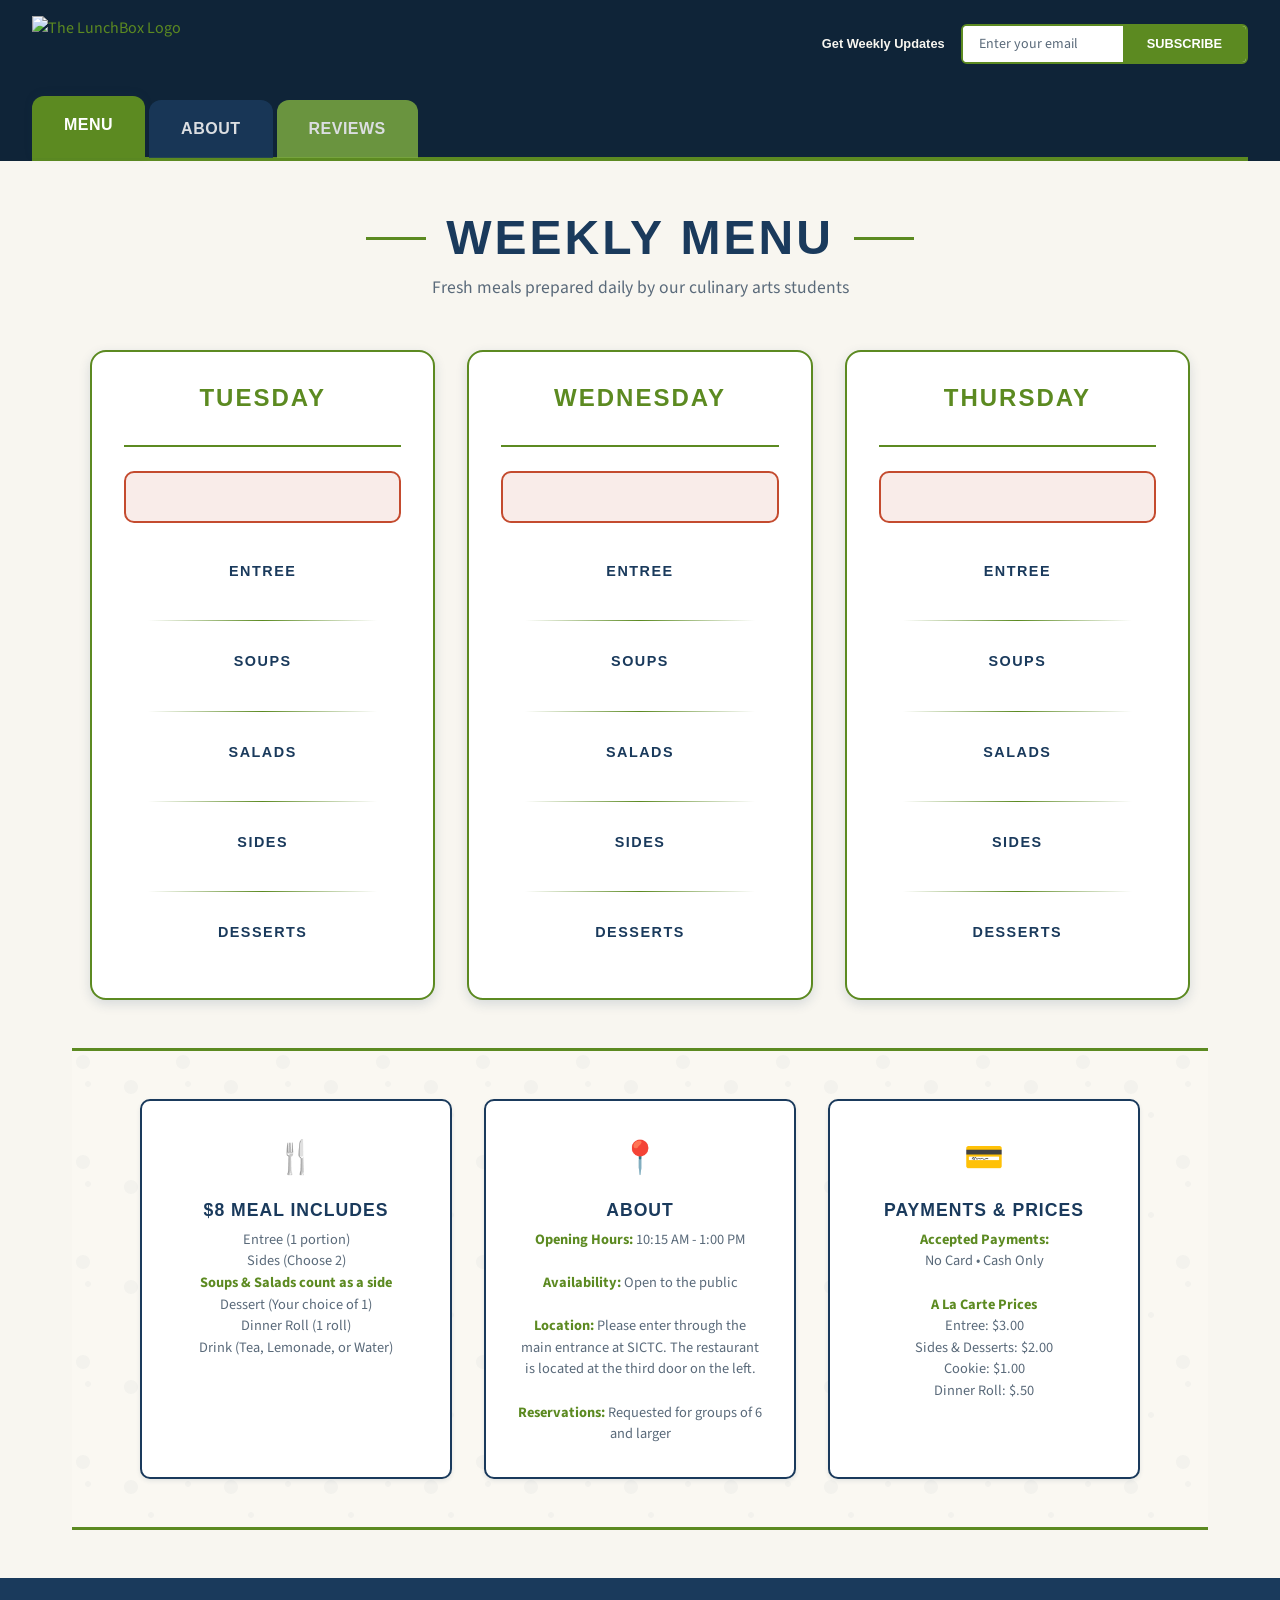
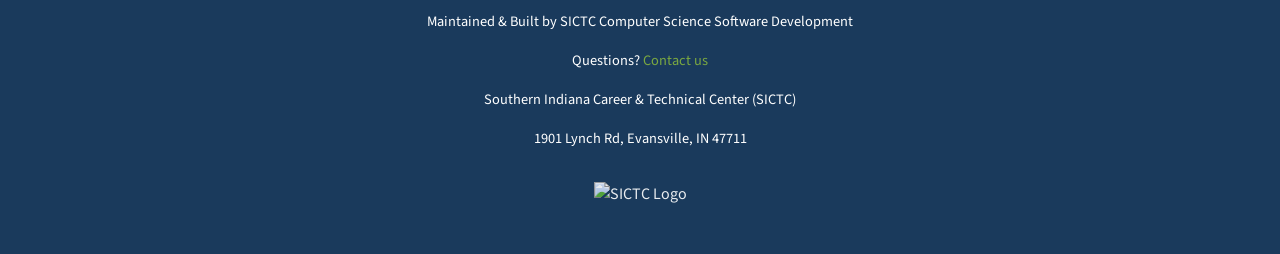
==== index.html @ 15e61fce "added reviews.html, fixed css styling, added new nav system and footer" ====
<!DOCTYPE html>
<html lang="en">
<head>
  <meta charset="utf-8">
  <meta name="viewport" content="width=device-width, initial-scale=1.0">
  <title>The LunchBox - Weekly Menu | SICTC Culinary Arts</title>
  <meta name="description" content="Fresh, delicious meals prepared by SICTC culinary arts students. View our weekly menu.">
  <link rel="stylesheet" href="style.css">
  <link rel="icon" type="image/x-icon" href="content/favicon.png">
</head>

<body class="page-menu">

  <nav class="navbar">
    <div class="nav-top">
      <div class="logo-section">
        <a href="index.html" class="logo-link">
          <img
            id="logo-horiz"
            src="content/lunchBoxLogoHorizontalAllGreen2.png"
            alt="The LunchBox Logo">
        </a>
      </div>

      <div class="email">
        <h2>Get Weekly Updates</h2>
        <form name="submit-to-google-sheet" class="form-EMAIL" id="signUpForm">
          <input
            id="email"
            name="email"
            type="email"
            placeholder="Enter your email"
            required>
          <button id="emailBTN" type="submit">Subscribe</button>
        </form>
      </div>
    </div>

    <div class="nav-tabs">
      <a href="index.html" class="nav-tab tab-menu active">Menu</a>
      <a href="about.html" class="nav-tab tab-about">About</a>
      <a href="reviews.html" class="nav-tab tab-reviews">Reviews</a>
    </div>
    <div class="tab-content-bar"></div>
  </nav>

  <main>
    <!-- Weekly Menu Header -->
    <div class="menu-header">
      <h1 class="menu-header-title">Weekly Menu</h1>
      <p class="menu-header-subtitle">Fresh meals prepared daily by our culinary arts students</p>
    </div>

    <div class="menu-grid">
      <!-- Tuesday -->
      <div class="menu-card">
        <div class="dateCard">
          <h1 class="menuTitle">Tuesday</h1>
          <h3 id="date1" class="date"></h3>
        </div>

        <h1 id="closed1" class="closed"></h1>

        <div class="food" id="food1">
          <div class="menu-section">
            <h2 class="menuSectionTitle">Entree</h2>
            <p id="entree1" class="menu-items-spaced-over"></p>
          </div>
          <div class="divider"></div>
          <div class="menu-section">
            <h2 class="menuSectionTitle">Soups</h2>
            <p id="soup1" class="menu-items-spaced-over"></p>
          </div>
          <div class="divider"></div>
          <div class="menu-section">
            <h2 class="menuSectionTitle">Salads</h2>
            <p id="salad1" class="menu-items-spaced-over"></p>
          </div>
          <div class="divider"></div>
          <div class="menu-section">
            <h2 class="menuSectionTitle">Sides</h2>
            <p id="side1" class="menu-items-spaced-over"></p>
          </div>
          <div class="divider"></div>
          <div class="menu-section">
            <h2 class="menuSectionTitle">Desserts</h2>
            <p id="dessert1" class="menu-items-spaced-over"></p>
          </div>
        </div>
      </div>

      <!-- Wednesday -->
      <div class="menu-card">
        <div class="dateCard">
          <h1 class="menuTitle">Wednesday</h1>
          <h3 id="date2" class="date"></h3>
        </div>

        <h1 id="closed2" class="closed"></h1>

        <div class="food" id="food2">
          <div class="menu-section">
            <h2 class="menuSectionTitle">Entree</h2>
            <p id="entree2" class="menu-items-spaced-over"></p>
          </div>
          <div class="divider"></div>
          <div class="menu-section">
            <h2 class="menuSectionTitle">Soups</h2>
            <p id="soup2" class="menu-items-spaced-over"></p>
          </div>
          <div class="divider"></div>
          <div class="menu-section">
            <h2 class="menuSectionTitle">Salads</h2>
            <p id="salad2" class="menu-items-spaced-over"></p>
          </div>
          <div class="divider"></div>
          <div class="menu-section">
            <h2 class="menuSectionTitle">Sides</h2>
            <p id="side2" class="menu-items-spaced-over"></p>
          </div>
          <div class="divider"></div>
          <div class="menu-section">
            <h2 class="menuSectionTitle">Desserts</h2>
            <p id="dessert2" class="menu-items-spaced-over"></p>
          </div>
        </div>
      </div>

      <!-- Thursday -->
      <div class="menu-card">
        <div class="dateCard">
          <h1 class="menuTitle">Thursday</h1>
          <h3 id="date3" class="date"></h3>
        </div>

        <h1 id="closed3" class="closed"></h1>

        <div class="food" id="food3">
          <div class="menu-section">
            <h2 class="menuSectionTitle">Entree</h2>
            <p id="entree3" class="menu-items-spaced-over"></p>
          </div>
          <div class="divider"></div>
          <div class="menu-section">
            <h2 class="menuSectionTitle">Soups</h2>
            <p id="soup3" class="menu-items-spaced-over"></p>
          </div>
          <div class="divider"></div>
          <div class="menu-section">
            <h2 class="menuSectionTitle">Salads</h2>
            <p id="salad3" class="menu-items-spaced-over"></p>
          </div>
          <div class="divider"></div>
          <div class="menu-section">
            <h2 class="menuSectionTitle">Sides</h2>
            <p id="side3" class="menu-items-spaced-over"></p>
          </div>
          <div class="divider"></div>
          <div class="menu-section">
            <h2 class="menuSectionTitle">Desserts</h2>
            <p id="dessert3" class="menu-items-spaced-over"></p>
          </div>
        </div>
      </div>
    </div>

    <!-- Info Bar with Paper Accent -->
<section class="info-bar">
  <div class="info-grid">

    <div class="info-block">
      <div class="info-block-icon">&#127860;</div>

      <h3>$8 Meal Includes</h3>

      <p>
        Entree (1 portion)<br>
        Sides (Choose 2)<br>
        <span class="highlight">
          Soups &amp; Salads count as a side
        </span><br>
        Dessert (Your choice of 1)<br>
        Dinner Roll (1 roll)<br>
        Drink (Tea, Lemonade, or Water)
      </p>
    </div>

    <div class="info-block">
      <div class="info-block-icon">&#128205;</div>

      <h3>About</h3>

      <p>
        <span class="highlight">
          Opening Hours:
        </span>
        10:15 AM - 1:00 PM<br><br>

        <span class="highlight">
          Availability:
        </span>
        Open to the public<br><br>

        <span class="highlight">
          Location:
        </span>
        Please enter through the main entrance at SICTC. The restaurant is located at the third door on the left.<br><br>

        <span class="highlight">
          Reservations:
        </span>
        Requested for groups of 6 and larger
      </p>
    </div>

    <div class="info-block">
      <div class="info-block-icon">&#128179;</div>

      <h3>Payments & Prices</h3>

      <p>
        <span class="highlight">
          Accepted Payments:
        </span><br>
        No Card • Cash Only<br><br>

        <span class="highlight">
          A La Carte Prices
        </span><br>
        Entree: $3.00<br>
        Sides &amp; Desserts: $2.00<br>
        Cookie: $1.00<br>
        Dinner Roll: $.50
      </p>
    </div>

  </div>
</section>
</main>

  <footer>
    <div class="footer-content">
    <p>
        Maintained &amp; Built by SICTC Computer Science Software Development
    </p>
    <p>
        Questions?
        <a href="mailto:info@sictc.edu">Contact us</a>
    </p>

    <p>
        Southern Indiana Career &amp; Technical Center (SICTC)
    </p>

    <p>
        1901 Lynch Rd, Evansville, IN 47711
    </p>

      <img
        src="content/lunchBoxLogoHorizontalAllGreen.png"
        alt="SICTC Logo">
    </div>
  </footer>

</body>
</html>
---- style.css ----
/* ============================================
   SICTC LUNCHBOX - BRAND STYLESHEET
   ============================================
   
   Brand Colors (from CMYK):
   - Blue: CMYK 84.31, 60.39, 30.2, 19.22 = #1a3a5c
   - Green: CMYK 56.08, 32.94, 87.06, 17.65 = #5c8a21
   
   Brand Fonts:
   - Southern Indiana = Franklin Gothic Medium Cond
   - Career & Technical Center = Swis721 Cn BT Bold
   - Mission statement = Arial
   ============================================ */

@import url('https://fonts.googleapis.com/css2?family=Source+Sans+3:wght@400;600;700&display=swap');

/* ============================================
   DESIGN TOKENS
   ============================================ */

:root {
  /* Brand Colors */
  --color-blue: #1a3a5c;
  --color-green: #5c8a21;
  
  /* Extended Palette */
  --color-blue-light: #2a4a6c;
  --color-blue-dark: #0f2438;
  --color-green-light: #7ba841;
  --color-green-dark: #4a7019;
  --color-cream: #f8f6f0;
  --color-paper: #faf8f2;
  --color-white: #ffffff;
  --color-text: #1a3a5c;
  --color-text-light: #5a6a7a;
  
  /* Tab Colors */
  --tab-menu: #5c8a21;
  --tab-about: #1a3a5c;
  --tab-reviews: #7ba841;
  
  /* Typography */
  --font-heading: 'Franklin Gothic Medium', 'Arial Narrow', Arial, sans-serif;
  --font-body: 'Source Sans 3', 'Arial', sans-serif;
  
  /* Spacing */
  --space-xs: 0.5rem;
  --space-sm: 1rem;
  --space-md: 1.5rem;
  --space-lg: 2rem;
  --space-xl: 3rem;
  
  /* Border Radius */
  --radius-sm: 6px;
  --radius-md: 10px;
  --radius-lg: 16px;
  --radius-tab: 12px 12px 0 0;
  
  /* Shadows */
  --shadow-sm: 0 2px 4px rgba(26, 58, 92, 0.1);
  --shadow-md: 0 4px 12px rgba(26, 58, 92, 0.15);
  --shadow-lg: 0 8px 24px rgba(26, 58, 92, 0.2);
  --shadow-tab: 0 -2px 8px rgba(26, 58, 92, 0.1);
}

/* ============================================
   RESET & BASE
   ============================================ */

*, *::before, *::after {
  margin: 0;
  padding: 0;
  box-sizing: border-box;
}

html {
  font-size: 16px;
  scroll-behavior: smooth;
}

body {
  font-family: var(--font-body);
  color: var(--color-text);
  background-color: var(--color-cream);
  line-height: 1.6;
  min-height: 100vh;
  display: flex;
  flex-direction: column;
}

img {
  max-width: 100%;
  height: auto;
  display: block;
}

a {
  color: var(--color-green);
  text-decoration: none;
  transition: color 0.2s ease;
}

a:hover {
  color: var(--color-green-light);
}

/* ============================================
   TYPOGRAPHY
   ============================================ */

h1, h2, h3, h4, h5, h6 {
  font-family: var(--font-heading);
  font-weight: 700;
  line-height: 1.2;
  color: var(--color-blue);
}

h1 { font-size: 2.5rem; }
h2 { font-size: 1.75rem; }
h3 { font-size: 1.25rem; }
h4 { font-size: 1.125rem; }

p {
  margin-bottom: var(--space-sm);
}

/* ============================================
   NAVIGATION - TAB/FOLDER STYLE
   ============================================ */

.navbar {
  background-color: var(--color-blue-dark);
  padding: var(--space-sm) var(--space-lg) 0;
  display: flex;
  flex-direction: column;
  position: sticky;
  top: 0;
  z-index: 100;
}

.nav-top {
  display: flex;
  align-items: center;
  justify-content: space-between;
  padding-bottom: var(--space-sm);
}

.logo-section {
  display: flex;
  align-items: center;
  gap: var(--space-md);
}

.logo-link {
  flex-shrink: 0;
}

#logo-horiz {
  height: 55px;
  width: auto;
}

.site-title {
  color: var(--color-white);
  font-family: var(--font-heading);
  font-size: 1.75rem;
  font-weight: 700;
  letter-spacing: 1px;
  text-transform: uppercase;
}

.email {
  display: flex;
  align-items: center;
  gap: var(--space-sm);
}

.email h2 {
  color: var(--color-cream);
  font-size: 0.8rem;
  font-weight: 600;
  margin: 0;
  white-space: nowrap;
}

.form-EMAIL {
  display: flex;
  gap: 0;
  background-color: var(--color-white);
  border-radius: var(--radius-sm);
  overflow: hidden;
  border: 2px solid var(--color-green);
}

.form-EMAIL input {
  padding: var(--space-xs) var(--space-sm);
  border: none;
  font-size: 0.875rem;
  font-family: var(--font-body);
  color: var(--color-text);
  width: 160px;
  outline: none;
}

.form-EMAIL input::placeholder {
  color: var(--color-text-light);
}

.form-EMAIL button {
  padding: var(--space-xs) var(--space-md);
  background-color: var(--color-green);
  color: var(--color-white);
  border: none;
  font-family: var(--font-heading);
  font-weight: 600;
  font-size: 0.8rem;
  cursor: pointer;
  transition: background-color 0.2s ease;
  text-transform: uppercase;
}

.form-EMAIL button:hover {
  background-color: var(--color-green-light);
}

/* Tab Navigation */
.nav-tabs {
  display: flex;
  gap: 4px;
  align-items: flex-end;
  margin-top: var(--space-xs);
}

.nav-tab {
  padding: var(--space-sm) var(--space-lg);
  font-family: var(--font-heading);
  font-size: 1rem;
  font-weight: 600;
  text-transform: uppercase;
  letter-spacing: 0.5px;
  border-radius: var(--radius-tab);
  transition: all 0.2s ease;
  position: relative;
  bottom: -1px;
  color: var(--color-white);
  opacity: 0.85;
}

.nav-tab:hover {
  opacity: 1;
  transform: translateY(-2px);
}

.nav-tab.tab-menu {
  background-color: var(--tab-menu);
}

.nav-tab.tab-about {
  background-color: var(--tab-about);
}

.nav-tab.tab-reviews {
  background-color: var(--tab-reviews);
}

.nav-tab.active {
  opacity: 1;
  padding-bottom: calc(var(--space-sm) + 4px);
  box-shadow: var(--shadow-tab);
}

/* Tab content bar - matches active tab color */
.tab-content-bar {
  height: 4px;
  background-color: var(--tab-menu);
  transition: background-color 0.3s ease;
}

body.page-about .tab-content-bar {
  background-color: var(--tab-about);
}

body.page-reviews .tab-content-bar {
  background-color: var(--tab-reviews);
}

/* ============================================
   MAIN CONTENT
   ============================================ */

main {
  max-width: 1200px;
  margin: 0 auto;
  padding: var(--space-xl) var(--space-lg);
  flex: 1;
  width: 100%;
}

/* ============================================
   WEEKLY MENU HEADER
   ============================================ */

.menu-header {
  text-align: center;
  margin-bottom: var(--space-xl);
}

.menu-header-title {
  font-family: var(--font-heading);
  font-size: 3rem;
  color: var(--color-blue);
  text-transform: uppercase;
  letter-spacing: 3px;
  margin-bottom: var(--space-xs);
  position: relative;
  display: inline-block;
}

.menu-header-title::before,
.menu-header-title::after {
  content: '';
  position: absolute;
  top: 50%;
  width: 60px;
  height: 3px;
  background-color: var(--color-green);
}

.menu-header-title::before {
  right: calc(100% + 20px);
}

.menu-header-title::after {
  left: calc(100% + 20px);
}

.menu-header-subtitle {
  color: var(--color-text-light);
  font-size: 1.1rem;
  font-weight: 400;
}

/* ============================================
   MENU PAGE - CENTERED 3 COLUMN GRID
   ============================================ */

.menu-grid {
  display: grid;
  grid-template-columns: repeat(3, 1fr);
  gap: var(--space-lg);
  max-width: 1100px;
  margin: 0 auto;
}

.menu-card {
  background-color: var(--color-white);
  border-radius: var(--radius-lg);
  box-shadow: var(--shadow-md);
  padding: var(--space-lg);
  border: 2px solid var(--color-green);
  transition: transform 0.2s ease, box-shadow 0.2s ease;
}

.menu-card:hover {
  transform: translateY(-4px);
  box-shadow: var(--shadow-lg);
}

@media (max-width: 900px) {
  .menu-grid {
    grid-template-columns: 1fr;
    max-width: 450px;
  }
}

.dateCard {
  text-align: center;
  padding-bottom: var(--space-md);
  border-bottom: 2px solid var(--color-green);
  margin-bottom: var(--space-md);
}

.menuTitle {
  color: var(--color-green);
  font-size: 1.5rem;
  margin: 0;
  text-transform: uppercase;
  letter-spacing: 2px;
}

.date {
  color: var(--color-text-light);
  font-size: 0.95rem;
  margin: var(--space-xs) 0 0 0;
  font-weight: 400;
}

.closed {
  background-color: rgba(196, 75, 47, 0.1);
  color: #c44b2f;
  padding: var(--space-md);
  border-radius: var(--radius-md);
  text-align: center;
  font-size: 1.25rem;
  font-weight: 700;
  border: 2px solid #c44b2f;
  margin: var(--space-md) 0;
}

.food {
  flex: 1;
}

.menu-section {
  text-align: center;
  padding: var(--space-sm) 0;
}

.menuSectionTitle {
  color: var(--color-blue);
  font-family: var(--font-heading);
  font-size: 0.9rem;
  font-weight: 700;
  text-transform: uppercase;
  letter-spacing: 1.5px;
  margin: 0 0 var(--space-xs) 0;
}

.menu-items-spaced-over {
  color: var(--color-text);
  font-size: 0.95rem;
  margin: 0;
  line-height: 1.6;
  font-style: italic;
}

.divider {
  height: 1px;
  background: linear-gradient(to right, transparent, var(--color-green), transparent);
  margin: var(--space-sm) var(--space-md);
}

/* ============================================
   INFO BAR - PAPER ACCENT WITH 3 BLOCKS
   ============================================ */

.info-bar {
  background-color: var(--color-paper);
  background-image: 
    url("data:image/svg+xml,%3Csvg width='100' height='100' viewBox='0 0 100 100' xmlns='http://www.w3.org/2000/svg'%3E%3Cpath d='M11 18c3.866 0 7-3.134 7-7s-3.134-7-7-7-7 3.134-7 7 3.134 7 7 7zm48 25c3.866 0 7-3.134 7-7s-3.134-7-7-7-7 3.134-7 7 3.134 7 7 7zm-43-7c1.657 0 3-1.343 3-3s-1.343-3-3-3-3 1.343-3 3 1.343 3 3 3zm63 31c1.657 0 3-1.343 3-3s-1.343-3-3-3-3 1.343-3 3 1.343 3 3 3z' fill='%231a3a5c' fill-opacity='0.03' fill-rule='evenodd'/%3E%3C/svg%3E");
  padding: var(--space-xl) var(--space-lg);
  margin-top: var(--space-xl);
  border-top: 3px solid var(--color-green);
  border-bottom: 3px solid var(--color-green);
}

.info-grid {
  display: grid;
  grid-template-columns: repeat(3, 1fr);
  gap: var(--space-lg);
  max-width: 1000px;
  margin: 0 auto;
}

.info-block {
  background-color: var(--color-white);
  border-radius: var(--radius-md);
  padding: var(--space-lg);
  text-align: center;
  box-shadow: var(--shadow-sm);
  border: 2px solid var(--color-blue);
  transition: transform 0.2s ease, box-shadow 0.2s ease;
}

.info-block:hover {
  transform: translateY(-3px);
  box-shadow: var(--shadow-md);
}

.info-block-icon {
  font-size: 2rem;
  margin-bottom: var(--space-sm);
}

.info-block h3 {
  color: var(--color-blue);
  font-size: 1.1rem;
  margin-bottom: var(--space-xs);
  text-transform: uppercase;
  letter-spacing: 1px;
}

.info-block p {
  color: var(--color-text-light);
  font-size: 0.9rem;
  margin: 0;
  line-height: 1.5;
}

.info-block .highlight {
  color: var(--color-green);
  font-weight: 700;
}

/* ============================================
   ABOUT PAGE
   ============================================ */

.about-hero {
  background-color: var(--color-blue);
  border-radius: var(--radius-lg);
  padding: var(--space-xl);
  text-align: center;
  margin-bottom: var(--space-xl);
  box-shadow: var(--shadow-lg);
}

.about-medium-text {
  font-size: 1.5rem;
  color: var(--color-green-light);
  margin: 0;
  font-weight: 600;
  text-transform: uppercase;
  letter-spacing: 2px;
}

.about-large-text {
  color: var(--color-white);
  font-size: 2.5rem;
  font-weight: 700;
  margin: var(--space-sm) 0 0 0;
}

.about-grid {
  display: grid;
  grid-template-columns: repeat(2, 1fr);
  gap: var(--space-lg);
  margin-bottom: var(--space-xl);
}

.card-ABOUT {
  background-color: var(--color-white);
  border-radius: var(--radius-md);
  padding: var(--space-lg);
  box-shadow: var(--shadow-md);
  display: flex;
  flex-direction: column;
  align-items: center;
  gap: var(--space-md);
  border: 2px solid var(--color-green);
}

.rounded-image-about {
  border-radius: var(--radius-md);
  overflow: hidden;
  box-shadow: var(--shadow-sm);
  width: 100%;
}

.rounded-image-about img {
  width: 100%;
  height: 200px;
  object-fit: cover;
}

.about-caption {
  color: var(--color-blue);
  font-size: 1.125rem;
  text-align: center;
  margin: 0;
}

/* Chef Section */
.chef-section {
  background-color: var(--color-paper);
  background-image: 
    url("data:image/svg+xml,%3Csvg width='100' height='100' viewBox='0 0 100 100' xmlns='http://www.w3.org/2000/svg'%3E%3Cpath d='M11 18c3.866 0 7-3.134 7-7s-3.134-7-7-7-7 3.134-7 7 3.134 7 7 7zm48 25c3.866 0 7-3.134 7-7s-3.134-7-7-7-7 3.134-7 7 3.134 7 7 7zm-43-7c1.657 0 3-1.343 3-3s-1.343-3-3-3-3 1.343-3 3 1.343 3 3 3zm63 31c1.657 0 3-1.343 3-3s-1.343-3-3-3-3 1.343-3 3 1.343 3 3 3z' fill='%231a3a5c' fill-opacity='0.03' fill-rule='evenodd'/%3E%3C/svg%3E");
  border-radius: var(--radius-lg);
  padding: var(--space-xl);
  margin-bottom: var(--space-xl);
  display: flex;
  gap: var(--space-xl);
  align-items: center;
  border: 2px solid var(--color-blue);
}

.chef-image {
  flex-shrink: 0;
  width: 200px;
  height: 200px;
  border-radius: 50%;
  overflow: hidden;
  border: 4px solid var(--color-green);
  box-shadow: var(--shadow-md);
}

.chef-image img {
  width: 100%;
  height: 100%;
  object-fit: cover;
}

.chef-info h2 {
  color: var(--color-blue);
  margin-bottom: var(--space-xs);
}

.chef-title {
  color: var(--color-green);
  font-weight: 600;
  font-size: 1.1rem;
  margin-bottom: var(--space-sm);
}

.chef-info p {
  color: var(--color-text);
  line-height: 1.7;
}

.about-description {
  background-color: var(--color-blue);
  border-radius: var(--radius-lg);
  padding: var(--space-xl);
  box-shadow: var(--shadow-lg);
}

.about-desc-text {
  color: var(--color-green-light);
  font-size: 1.5rem;
  margin-bottom: var(--space-md);
  text-transform: uppercase;
  letter-spacing: 1px;
}

.about-small-text {
  color: var(--color-cream);
  font-size: 1rem;
  line-height: 1.8;
  margin-bottom: var(--space-md);
}

.about-small-text:last-of-type {
  margin-bottom: var(--space-lg);
}

.learn-more-btn {
  display: inline-block;
  background-color: var(--color-green);
  color: var(--color-white);
  padding: var(--space-sm) var(--space-lg);
  border-radius: var(--radius-sm);
  font-family: var(--font-heading);
  font-weight: 600;
  text-transform: uppercase;
  letter-spacing: 1px;
  transition: all 0.2s ease;
}

.learn-more-btn:hover {
  background-color: var(--color-green-light);
  color: var(--color-white);
  transform: translateY(-2px);
}

/* ============================================
   FOOTER
   ============================================ */

footer {
  background-color: var(--color-blue);
  color: var(--color-white);
  text-align: center;
  padding: var(--space-lg) var(--space-md);
}

.footer-content {
  max-width: 800px;
  margin: 0 auto;
  display: flex;
  flex-direction: column;
  align-items: center;
  gap: var(--space-sm);
}

footer p {
  font-size: 0.9rem;
  line-height: 1.6;
  margin: 0;
}

footer a {
  color: var(--color-green-light);
}

footer a:hover {
  color: var(--color-white);
  text-decoration: underline;
}

footer img {
  height: 40px;
  width: auto;
  margin-top: var(--space-sm);
  opacity: 0.9;
}
/* ============================================
   UPLOAD MENU PAGE (ADMIN)
   ============================================ */

.upload-container {
  max-width: 1400px;
  margin: 0 auto;
}

.upload-header {
  text-align: center;
  margin-bottom: var(--space-xl);
  padding-bottom: var(--space-md);
  border-bottom: 3px solid var(--color-green);
}

.upload-header h1 {
  color: var(--color-blue);
  font-size: 2rem;
  margin-bottom: var(--space-xs);
}

.upload-header p {
  color: var(--color-text-light);
  margin: 0;
}

/* MAIN LAYOUT */
.upload-layout {
  display: grid;
  grid-template-columns: 250px 1fr 280px;
  grid-template-areas:
    "email menu past"
    "email status past"
    "actions actions actions";
  gap: var(--space-lg);
  align-items: start;
}

/* ============================================
   EMAIL PANEL (LEFT)
   ============================================ */

.email-panel {
  grid-area: email;
  background-color: var(--color-white);
  border-radius: var(--radius-md);
  padding: var(--space-lg);
  box-shadow: var(--shadow-md);
  border: 2px solid var(--color-blue);
  position: sticky;
  top: 100px;
}

.email-panel h3 {
  color: var(--color-blue);
  margin-bottom: var(--space-md);
  font-size: 1rem;
  text-transform: uppercase;
  letter-spacing: 1px;
}

.email-panel textarea {
  width: 100%;
  height: 200px;
  padding: var(--space-sm);
  border: 1px solid var(--color-blue);
  border-radius: var(--radius-sm);
  font-family: var(--font-body);
  font-size: 0.9rem;
  resize: vertical;
  margin-bottom: var(--space-sm);
}

.email-panel button {
  width: 100%;
  padding: var(--space-sm);
  background-color: var(--color-green);
  color: var(--color-white);
  border: none;
  border-radius: var(--radius-sm);
  font-family: var(--font-heading);
  font-weight: 600;
  cursor: pointer;
  transition: background-color 0.2s ease;
}

.email-panel button:hover {
  background-color: var(--color-green-light);
}

.email-panel label {
  display: block;
  color: var(--color-text-light);
  font-size: 0.85rem;
  margin-bottom: var(--space-xs);
}

.email-panel textarea:focus {
  outline: 2px solid var(--color-green);
  border-color: transparent;
}

/* ============================================
   MENU GRID (CENTER)
   ============================================ */

.menu-upload-grid {
  grid-area: menu;
  display: grid;
  grid-template-columns: repeat(3, 1fr);
  gap: var(--space-md);
}

/* DAY CARDS */
.day-card {
  background-color: var(--color-white);
  border-radius: var(--radius-md);
  box-shadow: var(--shadow-md);
  border: 2px solid var(--color-green);
  overflow: hidden;
}

/* header */
.day-header {
  background-color: var(--color-green);
  color: var(--color-white);
  padding: var(--space-sm) var(--space-md);
  text-align: center;
}

.day-header h3 {
  margin: 0 0 var(--space-xs) 0;
  font-size: 1.1rem;
  text-transform: uppercase;
  letter-spacing: 1px;
  color: var(--color-white);
}

.day-header input[type="date"] {
  margin-top: var(--space-xs);
  padding: var(--space-xs);
  border: none;
  border-radius: var(--radius-sm);
  font-family: var(--font-body);
  width: 100%;
  text-align: center;
}

.closed-checkbox {
  display: flex;
  align-items: center;
  justify-content: center;
  gap: var(--space-xs);
  margin-top: var(--space-xs);
  padding: var(--space-xs);
  background-color: rgba(255, 255, 255, 0.2);
  border-radius: var(--radius-sm);
  cursor: pointer;
  font-size: 0.85rem;
  transition: background-color 0.2s ease;
}

.closed-checkbox:hover {
  background-color: rgba(255, 255, 255, 0.3);
}

.closed-checkbox input[type="checkbox"] {
  width: 16px;
  height: 16px;
  cursor: pointer;
}

.closed-checkbox span {
  color: var(--color-white);
  font-weight: 500;
}

/* fields */
.day-fields {
  padding: var(--space-md);
  display: flex;
  flex-direction: column;
  gap: var(--space-sm);
}

.field-group {
  display: flex;
  flex-direction: column;
  gap: 4px;
}

.field-group label {
  font-family: var(--font-heading);
  font-size: 0.75rem;
  text-transform: uppercase;
  letter-spacing: 0.5px;
  color: var(--color-blue);
  font-weight: 600;
}

.field-group input {
  padding: var(--space-xs) var(--space-sm);
  border: 1px solid rgba(26, 58, 92, 0.3);
  border-radius: var(--radius-sm);
  font-family: var(--font-body);
  font-size: 0.85rem;
}

.field-group input:focus {
  outline: 2px solid var(--color-green);
  border-color: transparent;
}

.field-group input::placeholder {
  color: var(--color-text-light);
  font-size: 0.8rem;
}

/* ============================================
   WEEK STATUS (CENTER UNDER GRID)
   ============================================ */

.week-status {
  grid-area: status;
  background-color: var(--color-white);
  border-radius: var(--radius-md);
  box-shadow: var(--shadow-md);
  border: 2px solid var(--color-blue);
  padding: var(--space-md);
}

.week-status h3 {
  color: var(--color-blue);
  margin-bottom: var(--space-sm);
  text-transform: uppercase;
  letter-spacing: 1px;
  font-size: 1rem;
}

/* horizontal options */
.week-status-options {
  display: flex;
  justify-content: space-between;
  gap: var(--space-md);
  flex-wrap: wrap;
}

.week-status-options label {
  display: flex;
  align-items: center;
  gap: var(--space-xs);
  font-size: 0.9rem;
  color: var(--color-text);
  cursor: pointer;
  white-space: nowrap;
}

/* ============================================
   PAST MENU PANEL (RIGHT)
   ============================================ */

.past-menu-panel {
  grid-area: past;
  background-color: var(--color-white);
  border-radius: var(--radius-md);
  padding: var(--space-lg);
  box-shadow: var(--shadow-md);
  border: 2px solid var(--color-blue);
  position: sticky;
  top: 100px;
}

.past-menu-panel h3 {
  color: var(--color-blue);
  margin-bottom: var(--space-md);
  font-size: 1rem;
  text-transform: uppercase;
  letter-spacing: 1px;
}

.past-menu-list {
  display: flex;
  flex-direction: column;
  gap: var(--space-xs);
}

.past-menu-item {
  padding: var(--space-sm);
  background-color: var(--color-cream);
  border-radius: var(--radius-sm);
  font-size: 0.85rem;
  cursor: pointer;
  border: 1px solid transparent;
  transition: all 0.2s ease;
}

.past-menu-item:hover {
  background-color: var(--color-green);
  color: var(--color-white);
  border-color: var(--color-green-dark);
}

/* ============================================
   ACTION BUTTONS
   ============================================ */

.upload-actions {
  grid-area: actions;
  display: flex;
  justify-content: center;
  gap: var(--space-md);
  margin-top: var(--space-lg);
  padding-top: var(--space-lg);
  border-top: 2px solid rgba(26, 58, 92, 0.1);
}

.btn-primary {
  padding: var(--space-sm) var(--space-xl);
  background-color: var(--color-green);
  color: var(--color-white);
  border: none;
  border-radius: var(--radius-sm);
  font-family: var(--font-heading);
  font-weight: 600;
  cursor: pointer;
}

.btn-primary:hover {
  background-color: var(--color-green-light);
  box-shadow: var(--shadow-md);
}

.btn-secondary {
  padding: var(--space-sm) var(--space-xl);
  background-color: var(--color-white);
  color: var(--color-blue);
  border: 2px solid var(--color-blue);
  border-radius: var(--radius-sm);
  font-family: var(--font-heading);
  font-weight: 600;
  cursor: pointer;
}

.btn-secondary:hover {
  background-color: var(--color-blue);
  color: var(--color-white);
}

/* ============================================
   RESPONSIVE DESIGN
   ============================================ */

@media (max-width: 1200px) {
  .upload-layout {
    grid-template-columns: 1fr;
    grid-template-areas:
      "menu"
      "status"
      "email"
      "past"
      "actions";
  }
  
  .email-panel,
  .past-menu-panel {
    position: static;
  }
}

@media (max-width: 768px) {
  .menu-upload-grid {
    grid-template-columns: 1fr;
  }
}
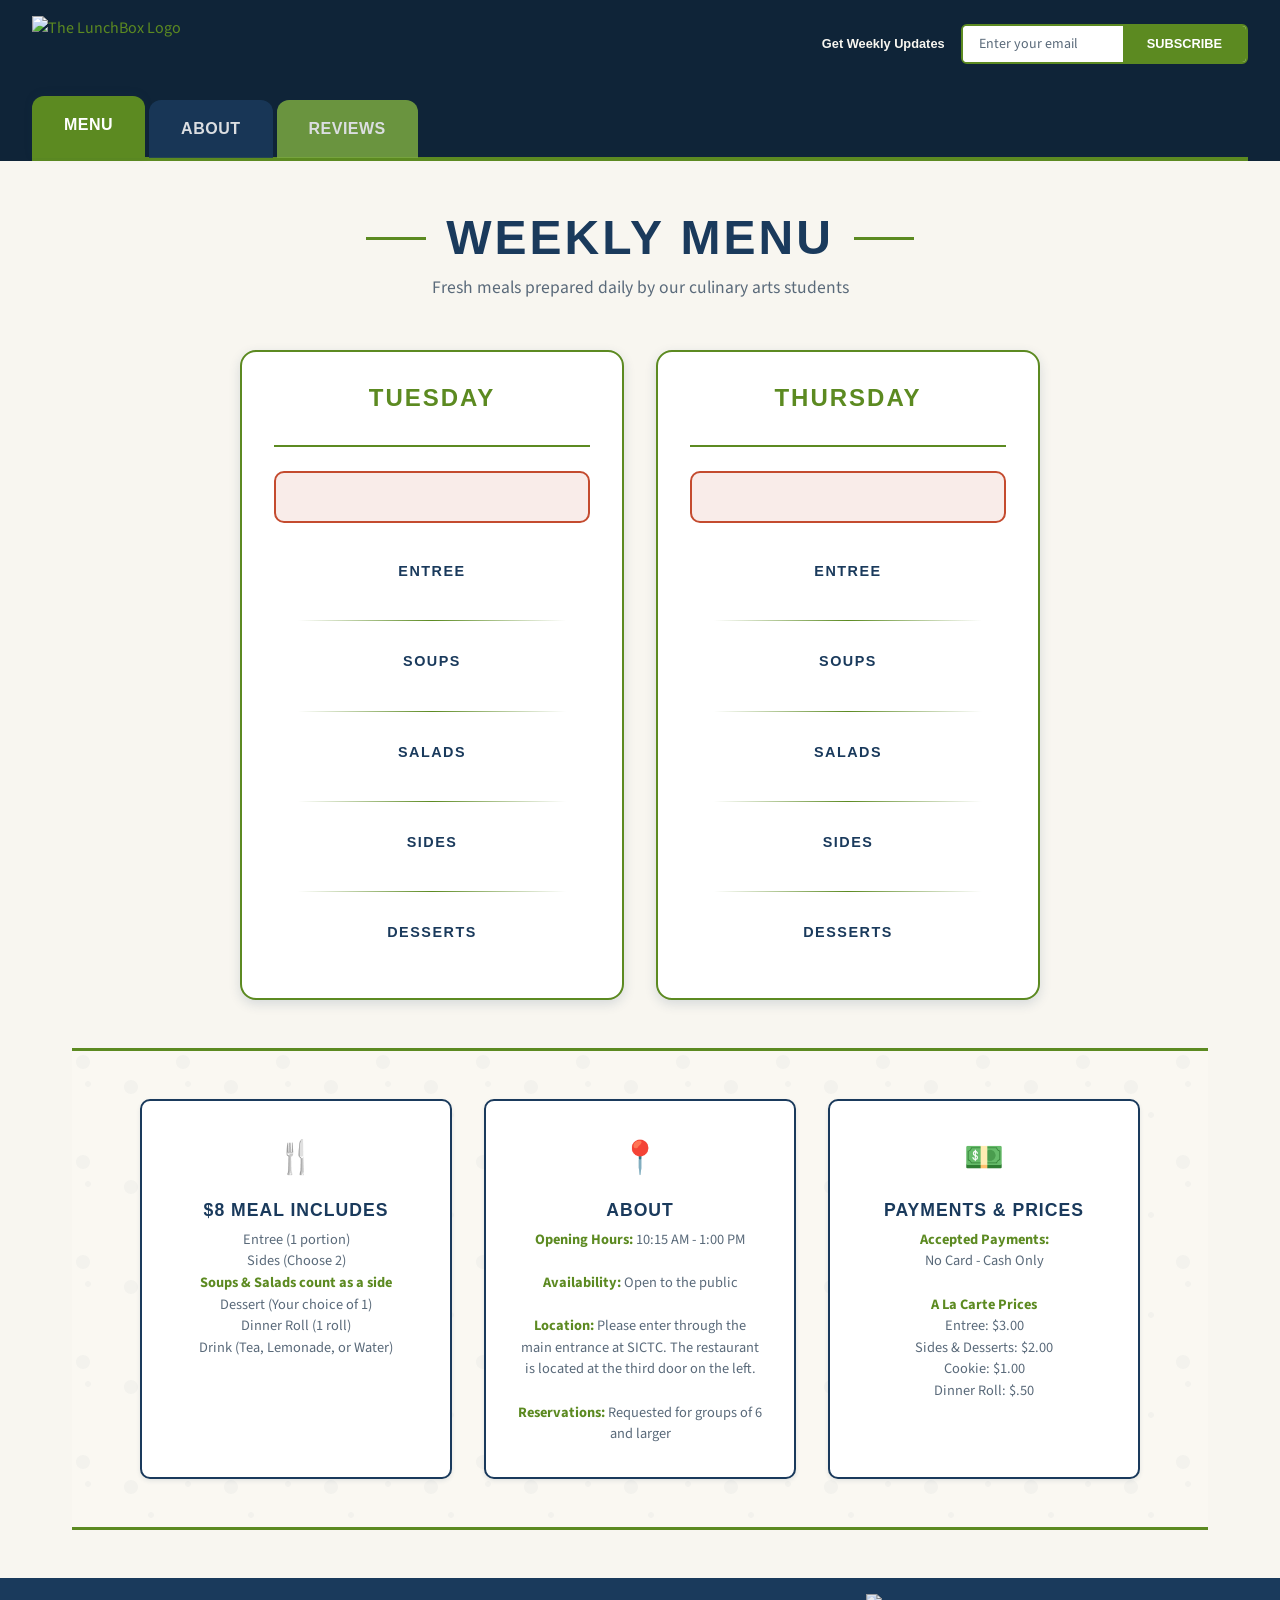
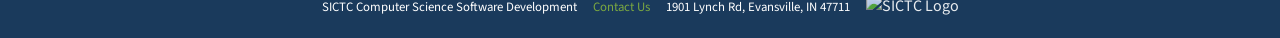
==== commit 209eb5ef: "implemented feedback from bander" ====
--- a/index.html
+++ b/index.html
@@ -89,43 +89,6 @@
         </div>
       </div>
 
-      <!-- Wednesday -->
-      <div class="menu-card">
-        <div class="dateCard">
-          <h1 class="menuTitle">Wednesday</h1>
-          <h3 id="date2" class="date"></h3>
-        </div>
-
-        <h1 id="closed2" class="closed"></h1>
-
-        <div class="food" id="food2">
-          <div class="menu-section">
-            <h2 class="menuSectionTitle">Entree</h2>
-            <p id="entree2" class="menu-items-spaced-over"></p>
-          </div>
-          <div class="divider"></div>
-          <div class="menu-section">
-            <h2 class="menuSectionTitle">Soups</h2>
-            <p id="soup2" class="menu-items-spaced-over"></p>
-          </div>
-          <div class="divider"></div>
-          <div class="menu-section">
-            <h2 class="menuSectionTitle">Salads</h2>
-            <p id="salad2" class="menu-items-spaced-over"></p>
-          </div>
-          <div class="divider"></div>
-          <div class="menu-section">
-            <h2 class="menuSectionTitle">Sides</h2>
-            <p id="side2" class="menu-items-spaced-over"></p>
-          </div>
-          <div class="divider"></div>
-          <div class="menu-section">
-            <h2 class="menuSectionTitle">Desserts</h2>
-            <p id="dessert2" class="menu-items-spaced-over"></p>
-          </div>
-        </div>
-      </div>
-
       <!-- Thursday -->
       <div class="menu-card">
         <div class="dateCard">
@@ -165,100 +128,57 @@
     </div>
 
     <!-- Info Bar with Paper Accent -->
-<section class="info-bar">
-  <div class="info-grid">
+    <section class="info-bar">
+      <div class="info-grid">
 
-    <div class="info-block">
-      <div class="info-block-icon">&#127860;</div>
+        <div class="info-block">
+          <div class="info-block-icon">&#127860;</div>
+          <h3>$8 Meal Includes</h3>
+          <p>
+            Entree (1 portion)<br>
+            Sides (Choose 2)<br>
+            <span class="highlight">Soups &amp; Salads count as a side</span><br>
+            Dessert (Your choice of 1)<br>
+            Dinner Roll (1 roll)<br>
+            Drink (Tea, Lemonade, or Water)
+          </p>
+        </div>
 
-      <h3>$8 Meal Includes</h3>
+        <div class="info-block">
+          <div class="info-block-icon">&#128205;</div>
+          <h3>About</h3>
+          <p>
+            <span class="highlight">Opening Hours:</span> 10:15 AM - 1:00 PM<br><br>
+            <span class="highlight">Availability:</span> Open to the public<br><br>
+            <span class="highlight">Location:</span> Please enter through the main entrance at SICTC. The restaurant is located at the third door on the left.<br><br>
+            <span class="highlight">Reservations:</span> Requested for groups of 6 and larger
+          </p>
+        </div>
 
-      <p>
-        Entree (1 portion)<br>
-        Sides (Choose 2)<br>
-        <span class="highlight">
-          Soups &amp; Salads count as a side
-        </span><br>
-        Dessert (Your choice of 1)<br>
-        Dinner Roll (1 roll)<br>
-        Drink (Tea, Lemonade, or Water)
-      </p>
-    </div>
+        <div class="info-block">
+          <div class="info-block-icon">&#128181;</div>
+          <h3>Payments & Prices</h3>
+          <p>
+            <span class="highlight">Accepted Payments:</span><br>
+            No Card - Cash Only<br><br>
+            <span class="highlight">A La Carte Prices</span><br>
+            Entree: $3.00<br>
+            Sides &amp; Desserts: $2.00<br>
+            Cookie: $1.00<br>
+            Dinner Roll: $.50
+          </p>
+        </div>
 
-    <div class="info-block">
-      <div class="info-block-icon">&#128205;</div>
-
-      <h3>About</h3>
-
-      <p>
-        <span class="highlight">
-          Opening Hours:
-        </span>
-        10:15 AM - 1:00 PM<br><br>
-
-        <span class="highlight">
-          Availability:
-        </span>
-        Open to the public<br><br>
-
-        <span class="highlight">
-          Location:
-        </span>
-        Please enter through the main entrance at SICTC. The restaurant is located at the third door on the left.<br><br>
-
-        <span class="highlight">
-          Reservations:
-        </span>
-        Requested for groups of 6 and larger
-      </p>
-    </div>
-
-    <div class="info-block">
-      <div class="info-block-icon">&#128179;</div>
-
-      <h3>Payments & Prices</h3>
-
-      <p>
-        <span class="highlight">
-          Accepted Payments:
-        </span><br>
-        No Card • Cash Only<br><br>
-
-        <span class="highlight">
-          A La Carte Prices
-        </span><br>
-        Entree: $3.00<br>
-        Sides &amp; Desserts: $2.00<br>
-        Cookie: $1.00<br>
-        Dinner Roll: $.50
-      </p>
-    </div>
-
-  </div>
-</section>
-</main>
+      </div>
+    </section>
+  </main>
 
   <footer>
     <div class="footer-content">
-    <p>
-        Maintained &amp; Built by SICTC Computer Science Software Development
-    </p>
-    <p>
-        Questions?
-        <a href="mailto:info@sictc.edu">Contact us</a>
-    </p>
-
-    <p>
-        Southern Indiana Career &amp; Technical Center (SICTC)
-    </p>
-
-    <p>
-        1901 Lynch Rd, Evansville, IN 47711
-    </p>
-
-      <img
-        src="content/lunchBoxLogoHorizontalAllGreen.png"
-        alt="SICTC Logo">
+      <p>SICTC Computer Science Software Development</p>
+      <p><a href="mailto:info@sictc.edu">Contact Us</a></p>
+      <p>1901 Lynch Rd, Evansville, IN 47711</p>
+      <img src="content/lunchBoxLogoHorizontalAllGreen.png" alt="SICTC Logo">
     </div>
   </footer>
 
--- a/style.css
+++ b/style.css
@@ -341,14 +341,15 @@
 }
 
 /* ============================================
-   MENU PAGE - CENTERED 3 COLUMN GRID
+   MENU PAGE - CENTERED 2 COLUMN GRID
+   (Wednesday removed - now Tuesday & Thursday only)
    ============================================ */
 
 .menu-grid {
   display: grid;
-  grid-template-columns: repeat(3, 1fr);
+  grid-template-columns: repeat(2, 1fr);
   gap: var(--space-lg);
-  max-width: 1100px;
+  max-width: 800px;
   margin: 0 auto;
 }
 
@@ -663,28 +664,36 @@
 }
 
 /* ============================================
-   FOOTER
+   FOOTER (Compact single-line layout)
+   - Simplified design with inline elements
+   - Contact Us link included inline
    ============================================ */
 
 footer {
   background-color: var(--color-blue);
   color: var(--color-white);
   text-align: center;
-  padding: var(--space-lg) var(--space-md);
+  padding: var(--space-sm) var(--space-md);
 }
 
 .footer-content {
-  max-width: 800px;
+  max-width: 1100px;
   margin: 0 auto;
   display: flex;
-  flex-direction: column;
   align-items: center;
+  justify-content: center;
   gap: var(--space-sm);
+  flex-wrap: wrap;
+}
+
+/* Separator dot between footer items */
+.footer-content span.separator {
+  color: var(--color-green-light);
 }
 
 footer p {
-  font-size: 0.9rem;
-  line-height: 1.6;
+  font-size: 0.8rem;
+  line-height: 1.4;
   margin: 0;
 }
 
@@ -698,9 +707,8 @@
 }
 
 footer img {
-  height: 40px;
+  height: 28px;
   width: auto;
-  margin-top: var(--space-sm);
   opacity: 0.9;
 }
 /* ============================================
@@ -730,31 +738,38 @@
   margin: 0;
 }
 
-/* MAIN LAYOUT */
+/* 
+   MAIN LAYOUT - Vertical stack layout
+   Menu cards on top, then week status, then bottom panels (email + past menus)
+   Changed from 3-column grid to vertical flexbox for better content flow
+*/
 .upload-layout {
+  display: flex;
+  flex-direction: column;
+  gap: var(--space-lg);
+}
+
+/* ============================================
+   BOTTOM PANELS CONTAINER
+   Email Notification and Past Menus side by side below the menu grid
+   ============================================ */
+
+.bottom-panels {
   display: grid;
-  grid-template-columns: 250px 1fr 280px;
-  grid-template-areas:
-    "email menu past"
-    "email status past"
-    "actions actions actions";
+  grid-template-columns: 1fr 1fr;
   gap: var(--space-lg);
-  align-items: start;
-}
-
-/* ============================================
-   EMAIL PANEL (LEFT)
+}
+
+/* ============================================
+   EMAIL PANEL (BOTTOM LEFT - larger form)
    ============================================ */
 
 .email-panel {
-  grid-area: email;
   background-color: var(--color-white);
   border-radius: var(--radius-md);
   padding: var(--space-lg);
   box-shadow: var(--shadow-md);
   border: 2px solid var(--color-blue);
-  position: sticky;
-  top: 100px;
 }
 
 .email-panel h3 {
@@ -767,12 +782,13 @@
 
 .email-panel textarea {
   width: 100%;
-  height: 200px;
-  padding: var(--space-sm);
+  height: 280px; /* Larger textarea for composing emails */
+  padding: var(--space-md);
   border: 1px solid var(--color-blue);
   border-radius: var(--radius-sm);
   font-family: var(--font-body);
-  font-size: 0.9rem;
+  font-size: 1rem;
+  line-height: 1.6;
   resize: vertical;
   margin-bottom: var(--space-sm);
 }
@@ -807,14 +823,16 @@
 }
 
 /* ============================================
-   MENU GRID (CENTER)
+   MENU GRID (TOP - 2 columns for Tuesday & Thursday)
+   Wednesday removed per bossman feedback
    ============================================ */
 
 .menu-upload-grid {
-  grid-area: menu;
   display: grid;
-  grid-template-columns: repeat(3, 1fr);
-  gap: var(--space-md);
+  grid-template-columns: repeat(2, 1fr);
+  gap: var(--space-lg);
+  max-width: 800px;
+  margin: 0 auto;
 }
 
 /* DAY CARDS */
@@ -923,16 +941,18 @@
 }
 
 /* ============================================
-   WEEK STATUS (CENTER UNDER GRID)
+   WEEK STATUS (BELOW MENU GRID)
    ============================================ */
 
 .week-status {
-  grid-area: status;
   background-color: var(--color-white);
   border-radius: var(--radius-md);
   box-shadow: var(--shadow-md);
   border: 2px solid var(--color-blue);
   padding: var(--space-md);
+  max-width: 800px;
+  margin: 0 auto;
+  width: 100%;
 }
 
 .week-status h3 {
@@ -962,18 +982,15 @@
 }
 
 /* ============================================
-   PAST MENU PANEL (RIGHT)
+   PAST MENU PANEL (BOTTOM RIGHT)
    ============================================ */
 
 .past-menu-panel {
-  grid-area: past;
   background-color: var(--color-white);
   border-radius: var(--radius-md);
   padding: var(--space-lg);
   box-shadow: var(--shadow-md);
   border: 2px solid var(--color-blue);
-  position: sticky;
-  top: 100px;
 }
 
 .past-menu-panel h3 {
@@ -1011,11 +1028,9 @@
    ============================================ */
 
 .upload-actions {
-  grid-area: actions;
   display: flex;
   justify-content: center;
   gap: var(--space-md);
-  margin-top: var(--space-lg);
   padding-top: var(--space-lg);
   border-top: 2px solid rgba(26, 58, 92, 0.1);
 }
@@ -1053,28 +1068,104 @@
 }
 
 /* ============================================
-   RESPONSIVE DESIGN
-   ============================================ */
-
-@media (max-width: 1200px) {
-  .upload-layout {
+   RESPONSIVE DESIGN (Admin page)
+   ============================================ */
+
+@media (max-width: 800px) {
+  .menu-upload-grid {
     grid-template-columns: 1fr;
-    grid-template-areas:
-      "menu"
-      "status"
-      "email"
-      "past"
-      "actions";
+    max-width: 400px;
   }
   
-  .email-panel,
-  .past-menu-panel {
-    position: static;
+  .week-status {
+    max-width: 400px;
   }
+  
+  .bottom-panels {
+    grid-template-columns: 1fr;
+  }
+}
+
+/* ============================================
+   REVIEWS PAGE
+   ============================================ */
+
+body.page-reviews .tab-content-bar {
+  background-color: var(--tab-reviews);
+}
+
+.reviews-grid {
+  display: grid;
+  grid-template-columns: repeat(3, 1fr);
+  gap: var(--space-lg);
+  margin-bottom: var(--space-xl);
+}
+
+.review-card {
+  background-color: var(--color-white);
+  border-radius: var(--radius-md);
+  padding: var(--space-lg);
+  box-shadow: var(--shadow-md);
+  border: 2px solid var(--color-green);
+  transition: transform 0.2s ease, box-shadow 0.2s ease;
+}
+
+.review-card:hover {
+  transform: translateY(-4px);
+  box-shadow: var(--shadow-lg);
+}
+
+.review-stars {
+  color: #f5a623;
+  font-size: 1.25rem;
+  margin-bottom: var(--space-sm);
+  letter-spacing: 2px;
+}
+
+.review-text {
+  color: var(--color-text);
+  font-size: 0.95rem;
+  line-height: 1.7;
+  font-style: italic;
+  margin-bottom: var(--space-md);
+}
+
+.review-author {
+  color: var(--color-blue);
+  font-family: var(--font-heading);
+  font-weight: 600;
+  font-size: 0.9rem;
+  margin: 0;
+}
+
+.leave-review {
+  background-color: var(--color-paper);
+  background-image: 
+    url("data:image/svg+xml,%3Csvg width='100' height='100' viewBox='0 0 100 100' xmlns='http://www.w3.org/2000/svg'%3E%3Cpath d='M11 18c3.866 0 7-3.134 7-7s-3.134-7-7-7-7 3.134-7 7 3.134 7 7 7zm48 25c3.866 0 7-3.134 7-7s-3.134-7-7-7-7 3.134-7 7 3.134 7 7 7zm-43-7c1.657 0 3-1.343 3-3s-1.343-3-3-3-3 1.343-3 3 1.343 3 3 3zm63 31c1.657 0 3-1.343 3-3s-1.343-3-3-3-3 1.343-3 3 1.343 3 3 3z' fill='%231a3a5c' fill-opacity='0.03' fill-rule='evenodd'/%3E%3C/svg%3E");
+  border-radius: var(--radius-lg);
+  padding: var(--space-xl);
+  text-align: center;
+  border: 2px solid var(--color-blue);
+}
+
+.leave-review h2 {
+  color: var(--color-blue);
+  margin-bottom: var(--space-sm);
+}
+
+.leave-review p {
+  color: var(--color-text-light);
+  margin-bottom: var(--space-lg);
+}
+
+@media (max-width: 1024px) {
+  .reviews-grid {
+    grid-template-columns: repeat(2, 1fr);
+  }
 }
 
 @media (max-width: 768px) {
-  .menu-upload-grid {
+  .reviews-grid {
     grid-template-columns: 1fr;
   }
 }
